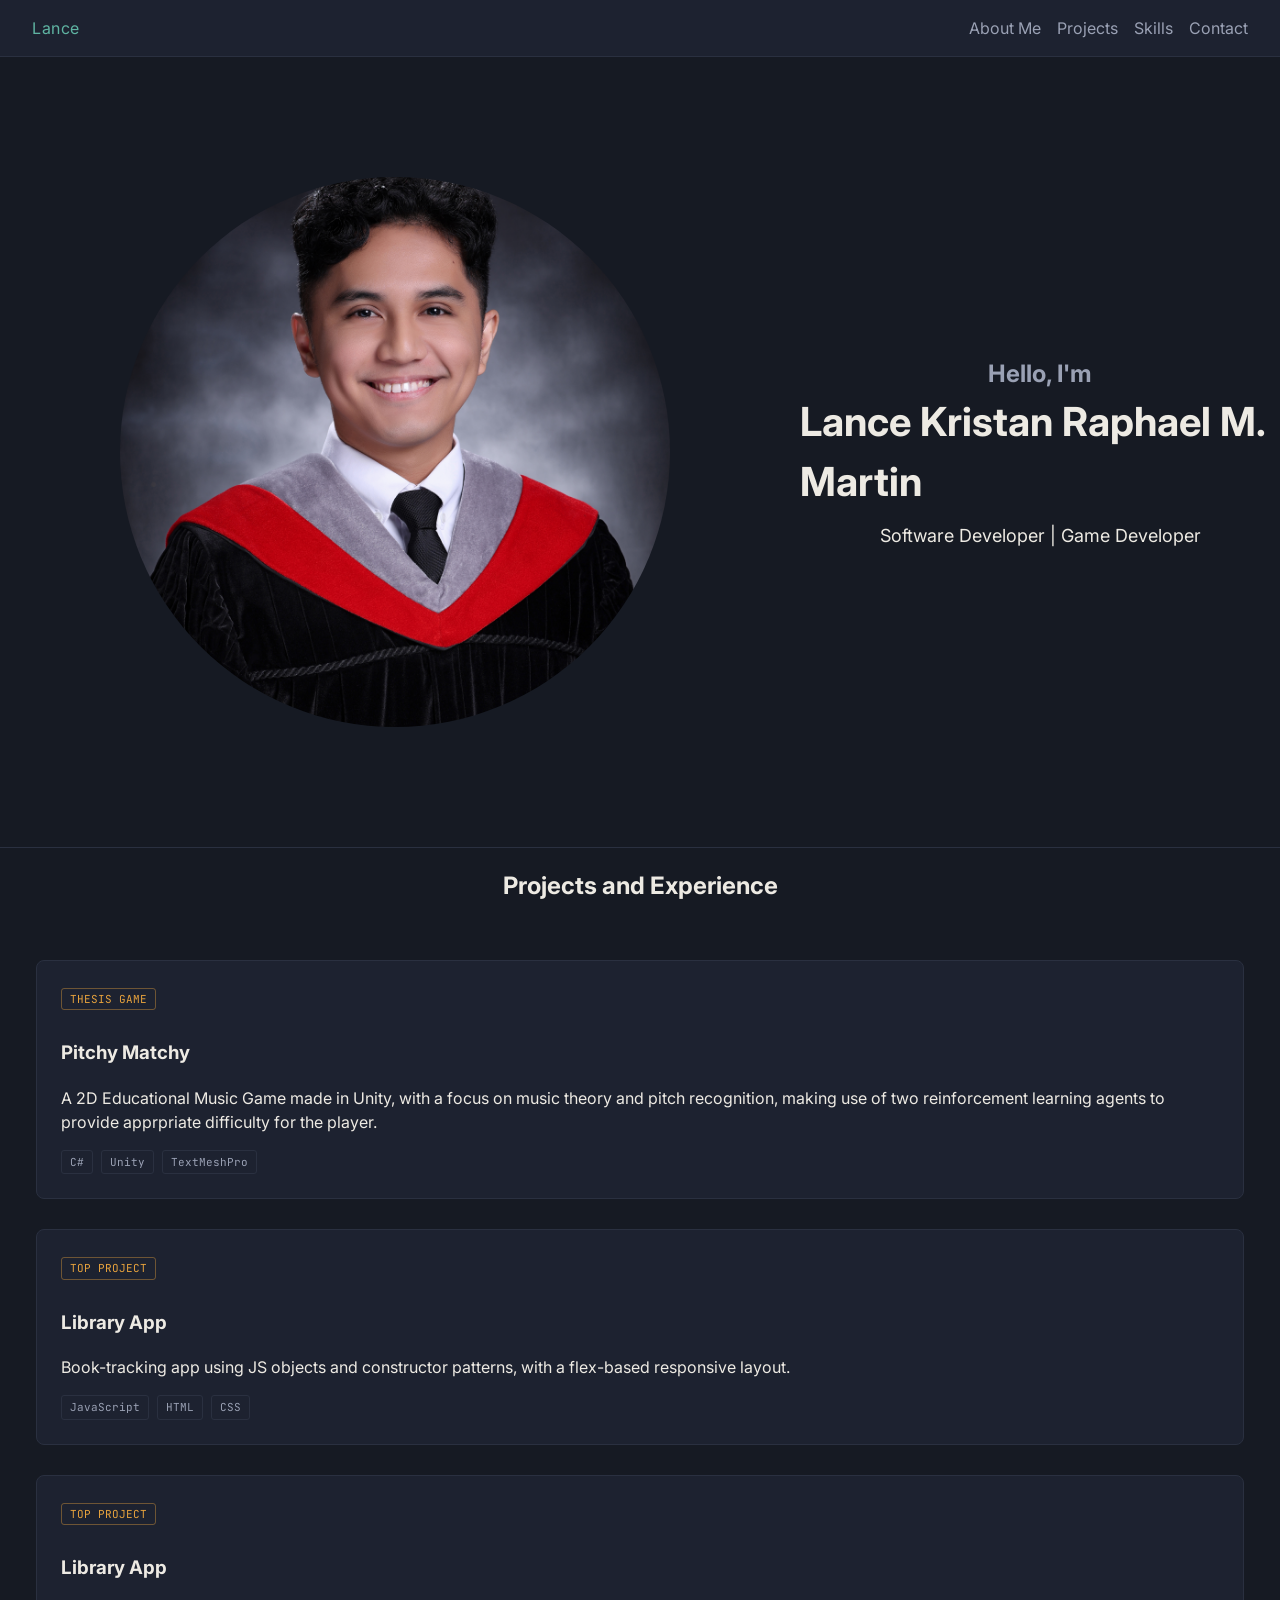
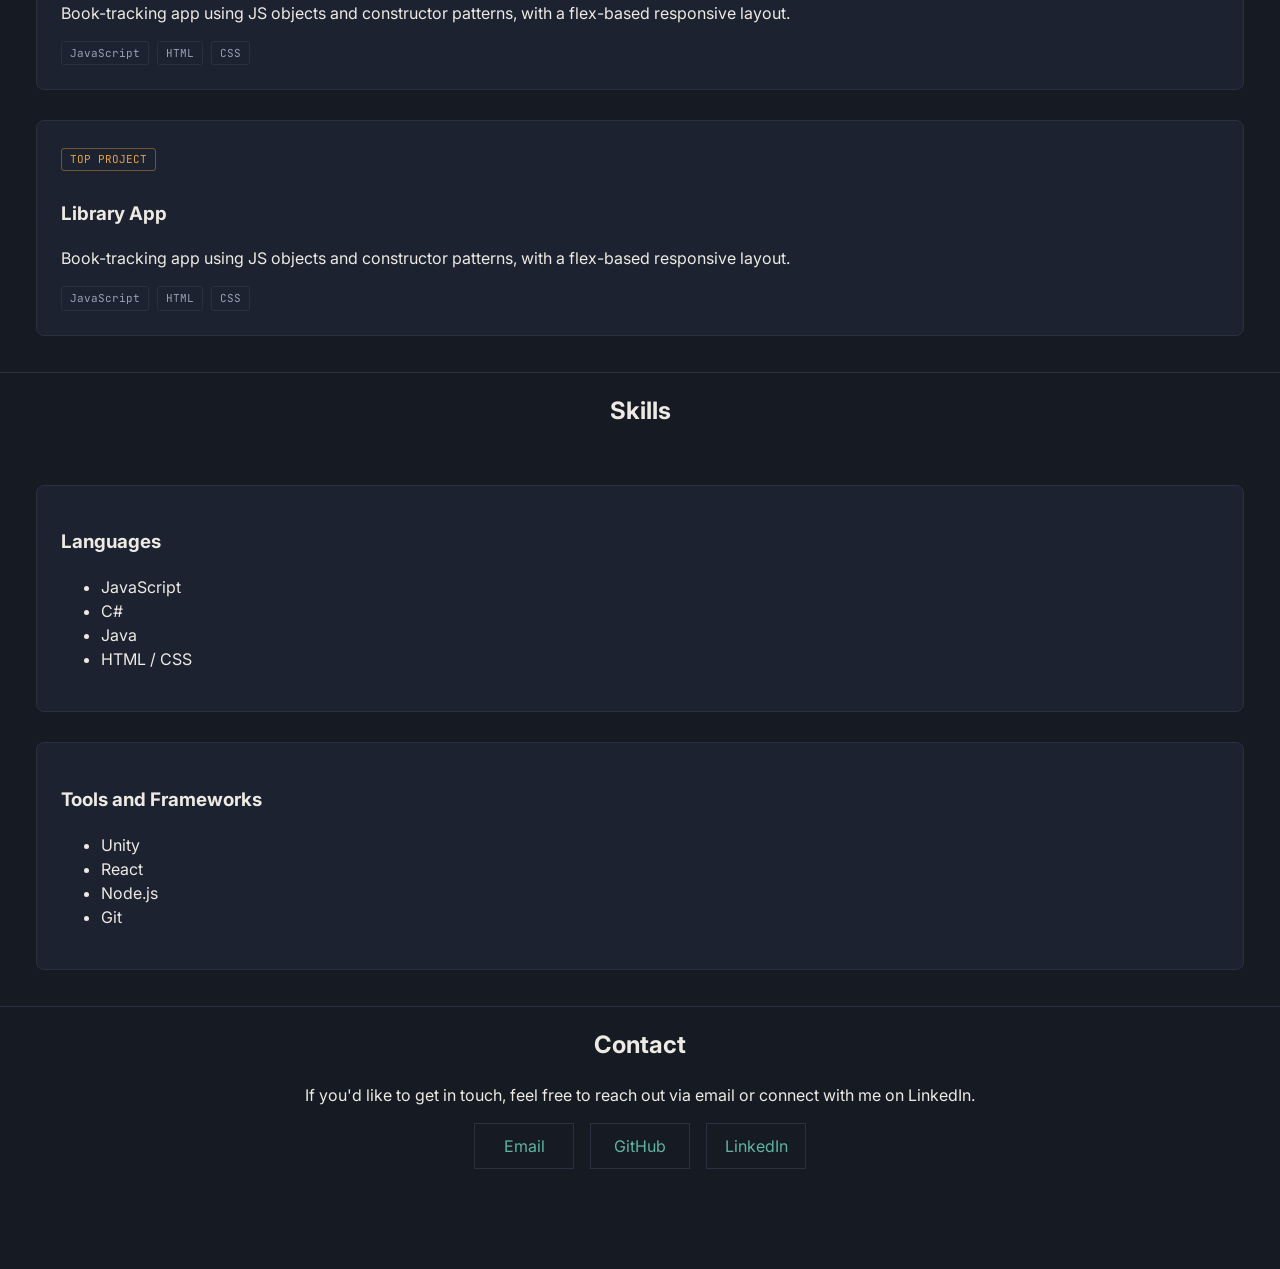
==== index.html @ f4f55855 "directory adjustments" ====
<!doctype html>
<html lang="en">
  <head>
    <meta charset="UTF-8" />
    <title>Portfolio Mockup — Lance</title>
    <link rel="stylesheet" href="styles.css" />
  </head>
  <body>
    <nav>
      <span class="name">Lance</span>
      <div class="top-links">
        <a href="#about">About Me</a>
        <a href="#projects">Projects</a>
        <a href="#skills">Skills</a>
        <a href="#contact">Contact</a>
      </div>
    </nav>

    <section class="info" id="about">
      <img
        src="../images/toga pic.jpg"
        alt="Profile Picture"
        class="profile-pic"
      />
      <div class="intro-text">
        <h1 class="small-text">Hello, I'm</h1>
        <h2 class="large-text">Lance Kristan Raphael M. Martin</h2>
        <p class="medium-text">Software Developer | Game Developer</p>
      </div>
    </section>

    <section class="projects" id="projects">
      <h2>Projects and Experience</h2>
      <div class="project-list">
        <div class="project-item">
          <span class="tag">THESIS GAME</span>
          <h3>Pitchy Matchy</h3>
          <p>
            A 2D Educational Music Game made in Unity, with a 
            focus on music theory and pitch recognition, making use of two 
            reinforcement learning agents to provide apprpriate difficulty for the player.
          </p>
          <div class="stack">
            <span>C#</span>
            <span>Unity</span>
            <span>TextMeshPro</span>
          </div>
        </div>
        <div class="project-item">
          <span class="tag">TOP PROJECT</span>
          <h3>Library App</h3>
          <p>
            Book-tracking app using JS objects and constructor patterns, with a
            flex-based responsive layout.
          </p>
          <div class="stack">
            <span>JavaScript</span>
            <span>HTML</span>
            <span>CSS</span>
          </div>
        </div>
        <div class="project-item">
          <span class="tag">TOP PROJECT</span>
          <h3>Library App</h3>
          <p>
            Book-tracking app using JS objects and constructor patterns, with a
            flex-based responsive layout.
          </p>
          <div class="stack">
            <span>JavaScript</span>
            <span>HTML</span>
            <span>CSS</span>
          </div>
        </div>
        <div class="project-item">
          <span class="tag">TOP PROJECT</span>
          <h3>Library App</h3>
          <p>
            Book-tracking app using JS objects and constructor patterns, with a
            flex-based responsive layout.
          </p>
          <div class="stack">
            <span>JavaScript</span>
            <span>HTML</span>
            <span>CSS</span>
          </div>
        </div>
        <!-- Add more project items as needed -->
      </div>
    </section>

    <section class="skills" id="skills">
      <h2>Skills</h2>
      <div class="skill-list">
        <div class="skill-item">
          <h3>Languages</h3>
          <ul>
            <li>JavaScript</li>
            <li>C#</li>
            <li>Java</li>
            <li>HTML / CSS</li>
          </ul>
        </div>
        <div class="skill-item">
          <h3>Tools and Frameworks</h3>
          <ul>
            <li>Unity</li>
            <li>React</li>
            <li>Node.js</li>
            <li>Git</li>
          </ul>
        </div>
      </div>
      <!-- Add more skill items as needed -->
    </section>

    <section class="contact" id="contact">
      <h2>Contact</h2>
      <p class="contact-text">
        If you'd like to get in touch, feel free to reach out via email or
        connect with me on LinkedIn.
      </p>
      <div class="socials">
        <a href="mailto:lancekristanmartin@gmail.com">Email</a>
        <a href="https://github.com/Lance-2">GitHub</a>
        <a href="https://www.linkedin.com/in/lance-martin285/">LinkedIn</a>
      </div>
    </section>
  </body>
</html>
---- styles.css ----
@import url("https://fonts.googleapis.com/css2?family=Space+Grotesk:wght@400;500;700&family=Inter:wght@400;500;600&family=JetBrains+Mono:wght@400;500&display=swap");

:root {
  --bg: #161a23;
  --bg-panel: #1d2230;
  --line: #2a3040;
  --text: #edeae3;
  --text-dim: #9aa1b4;
  --accent: #5fb4a2;
  --accent-warm: #e8a33d;
}

* {
  box-sizing: border-box;
}

body {
  margin: 0;
  background: var(--bg);
  color: var(--text);
  font-family: "Inter", sans-serif;
  line-height: 1.5;
}

h2, .contact-text {
  display: flex;
  flex-direction: column;
  align-items: center;
}
nav {
  display: flex;
  justify-content: space-between;
  align-items: center;
  padding: 1rem 2rem;
  background: var(--bg-panel);
  border-bottom: 1px solid var(--line);
}

nav .name {
  color: var(--accent);
  font-size: 16px;
  letter-spacing: 0.5px;
}

nav .top-links {
  display: flex;
  gap: 1rem;
  color: var(--text-dim);
}

nav .top-links a {
  color: var(--text-dim);
  text-decoration: none;
}

nav .top-links a:hover,
nav .top-links a:focus,
nav .top-links a:active,
nav .top-links a:visited {
  color: var(--text-dim);
}

nav .top-links a:hover {
  color: var(--text);
  border-bottom: 1px solid var(--line);
}

nav .top-links span {
  cursor: pointer;
}

.top-links span:hover {
  color: var(--text);
}

.profile-pic {
  width: 550px;
  height: 550px;
  object-fit: cover;
  border-radius: 50%;
  margin: 120px 120px;
  flex-shrink: 0;
}

.intro-text {
  flex: 1;
  margin-left: 10px; /* space between image and text */
}
.small-text {
  font-size: 24px;
  margin: 0;
  text-align: center;
  color: var(--text-dim);
}
.large-text {
  font-size: 40px;
  margin: 0;
}
.medium-text {
  font-size: 18px;
  margin: 10px 0 0 0;
  text-align: center;
}
.info {
  display: flex;
  align-items: center;
  border-bottom: 1px solid var(--line);
}

.projects, .skills {
  border-bottom: 1px solid var(--line);
}
.project-list, .skill-list {
  display: grid;
  grid-template-columns: 1fr; 
  gap: 30px;
  width: 100%;
  padding: 36px;
}
.project-item, .skill-item {
  background: var(--bg-panel);
  border: 1px solid var(--line);
  border-radius: 8px;
  width: 100%;
  padding: 24px;
}

.tag {
  display: inline-block;
  font-family: "JetBrains Mono", monospace;
  font-size: 11px;
  color: var(--accent-warm);
  border: 1px solid rgba(232, 163, 61, 0.4);
  padding: 2px 8px;
  border-radius: 3px;
  margin-bottom: 10px;
}

.stack {
  display: flex;
  gap: 8px;
  flex-wrap: wrap;
  margin-top: 12px;
}

.stack span {
  font-family: "JetBrains Mono", monospace;
  font-size: 11px;
  color: var(--text-dim);
  border: 1px solid var(--line);
  padding: 3px 8px;
  border-radius: 3px;
}
.socials {
  display: flex;
  justify-content: center;
  gap: 16px;
  padding-bottom: 100px;
}
.socials a {
  display: inline-block;
  text-decoration: none;
  color: var(--accent);
  width: 100px;
  padding: 10px;
  border: 1px solid var(--line);
  text-align: center; 
}
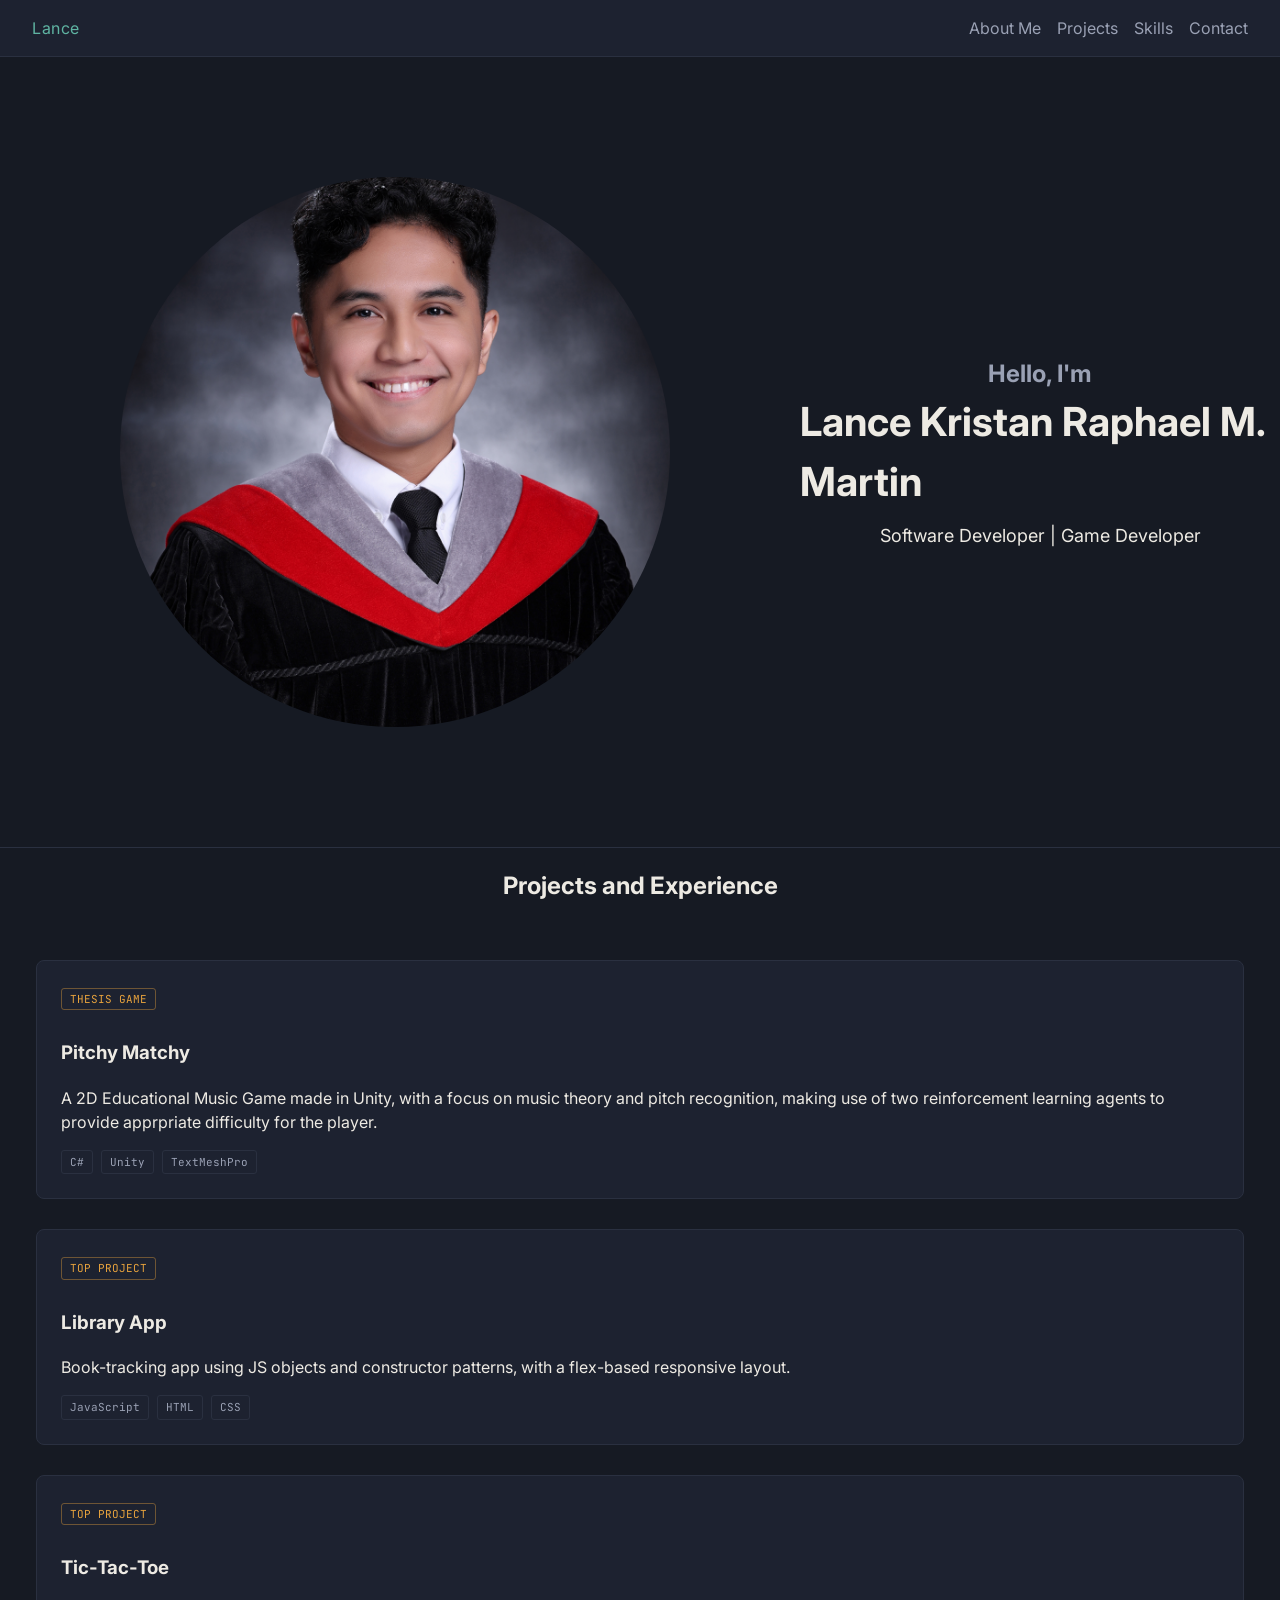
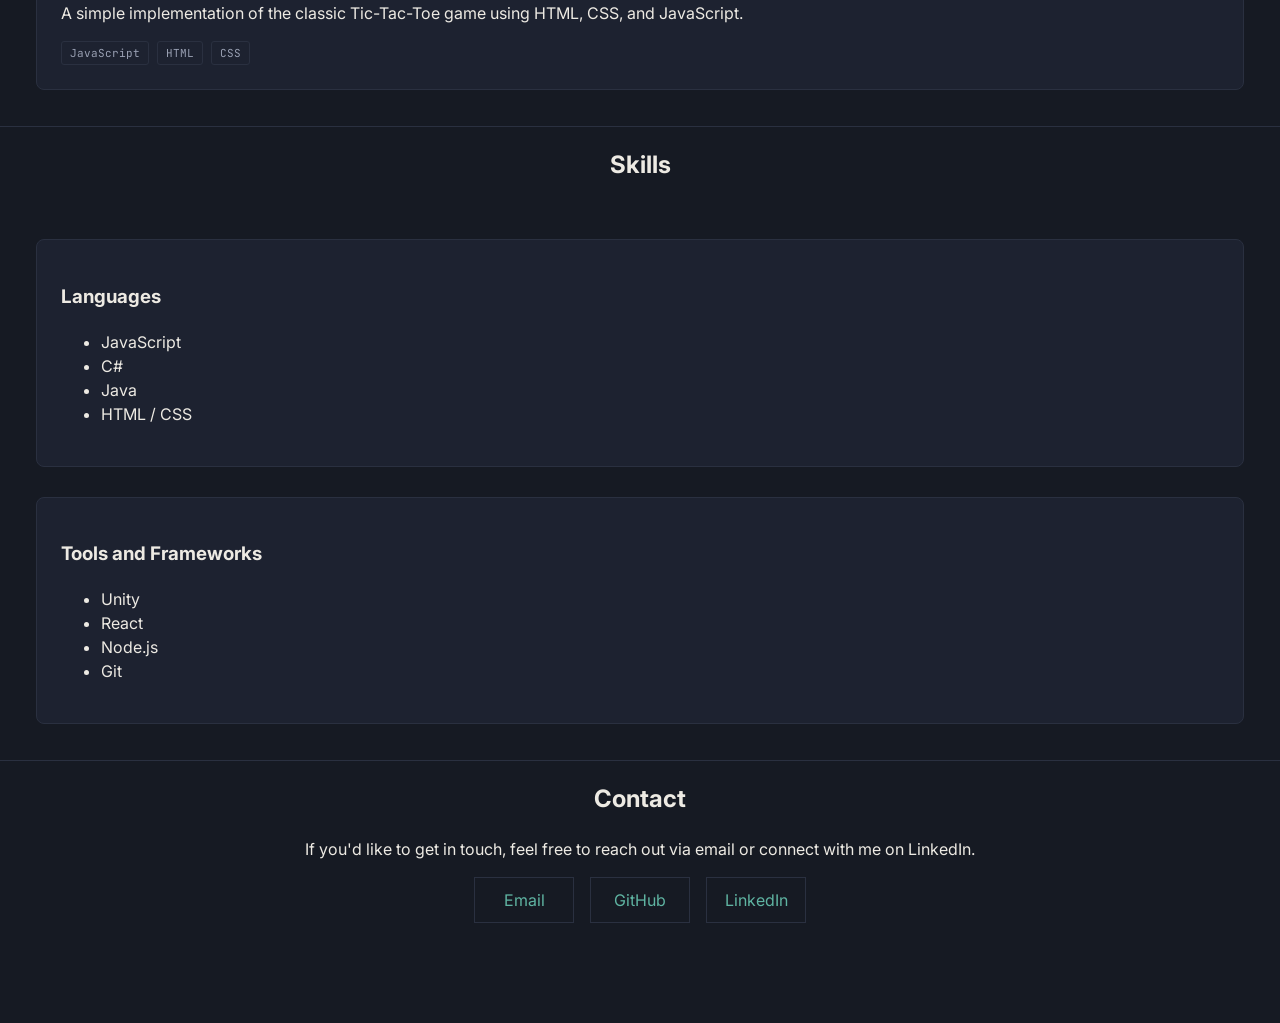
==== commit 254ef845: "Update index.html" ====
--- a/index.html
+++ b/index.html
@@ -18,7 +18,7 @@
 
     <section class="info" id="about">
       <img
-        src="../images/toga pic.jpg"
+        src="images/toga-pic.jpg"
         alt="Profile Picture"
         class="profile-pic"
       />
@@ -61,23 +61,9 @@
         </div>
         <div class="project-item">
           <span class="tag">TOP PROJECT</span>
-          <h3>Library App</h3>
+          <h3>Tic-Tac-Toe</h3>
           <p>
-            Book-tracking app using JS objects and constructor patterns, with a
-            flex-based responsive layout.
-          </p>
-          <div class="stack">
-            <span>JavaScript</span>
-            <span>HTML</span>
-            <span>CSS</span>
-          </div>
-        </div>
-        <div class="project-item">
-          <span class="tag">TOP PROJECT</span>
-          <h3>Library App</h3>
-          <p>
-            Book-tracking app using JS objects and constructor patterns, with a
-            flex-based responsive layout.
+            A simple implementation of the classic Tic-Tac-Toe game using HTML, CSS, and JavaScript.
           </p>
           <div class="stack">
             <span>JavaScript</span>
